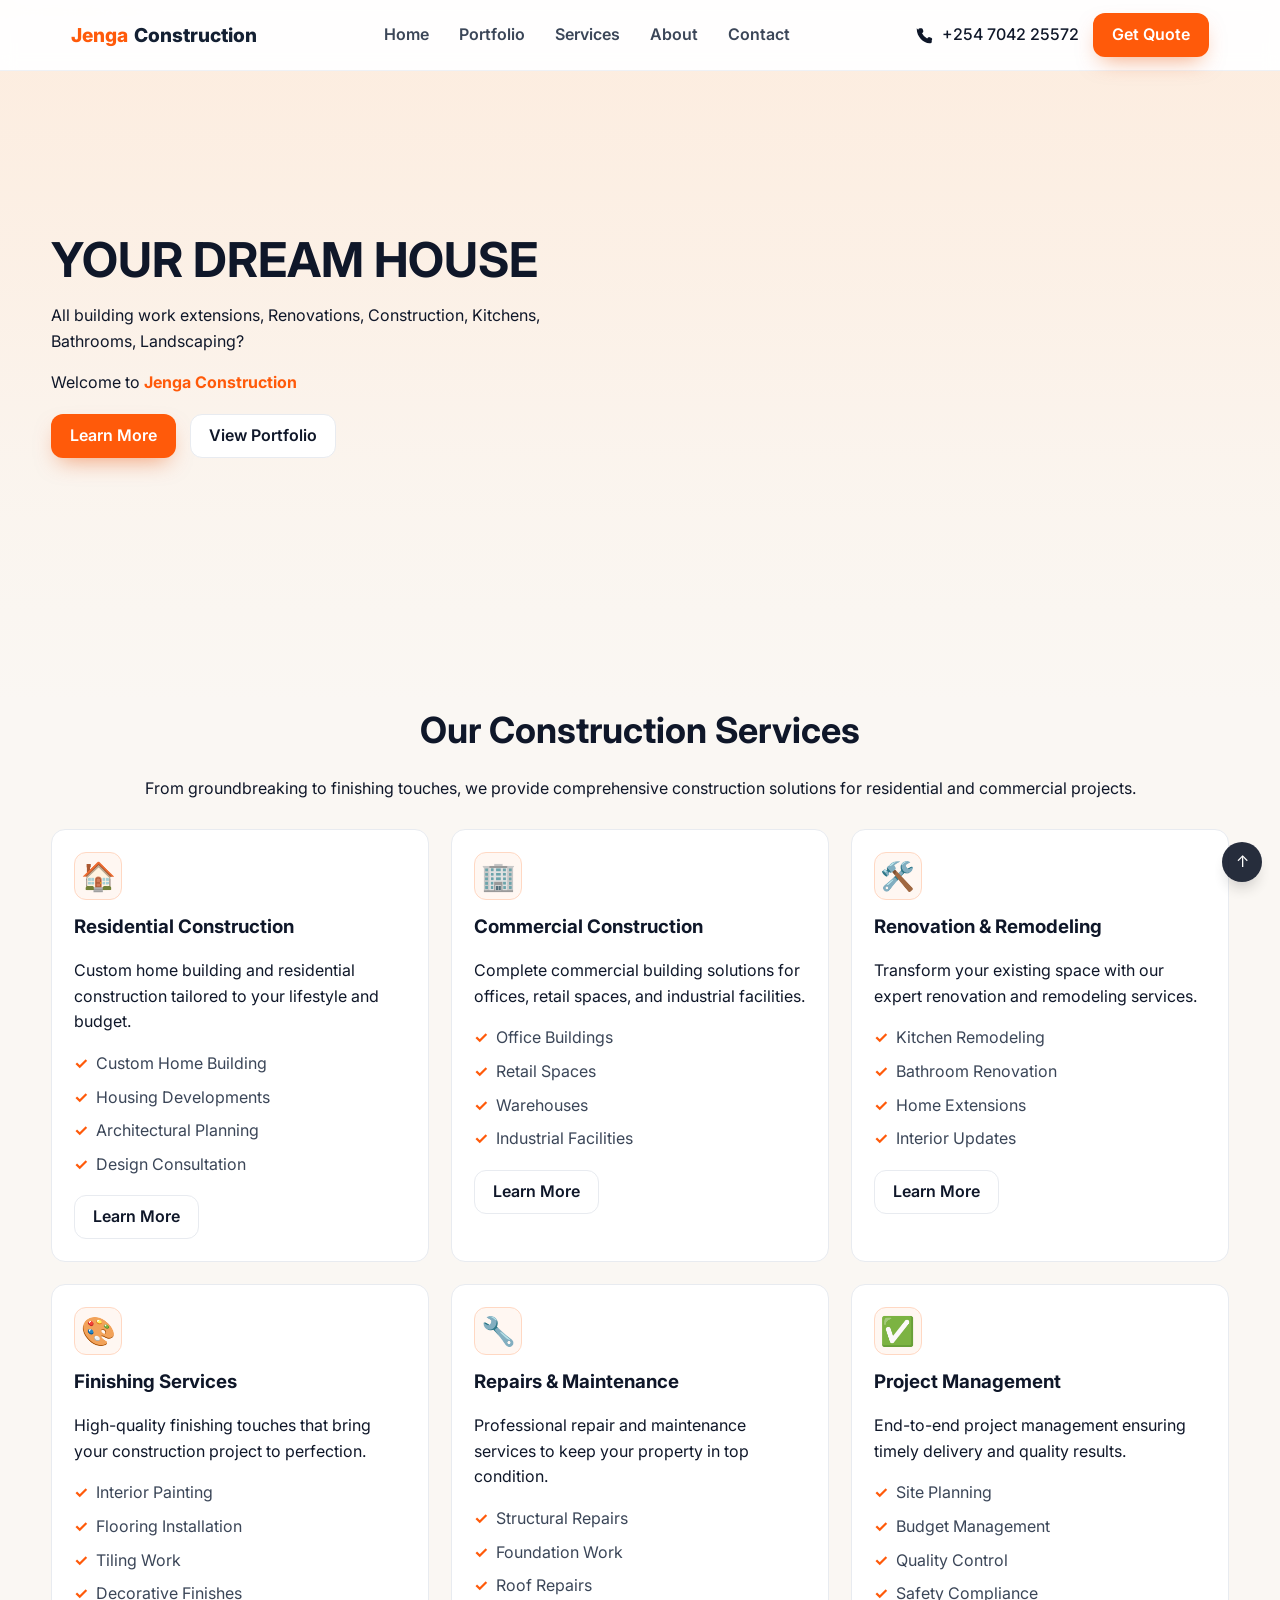
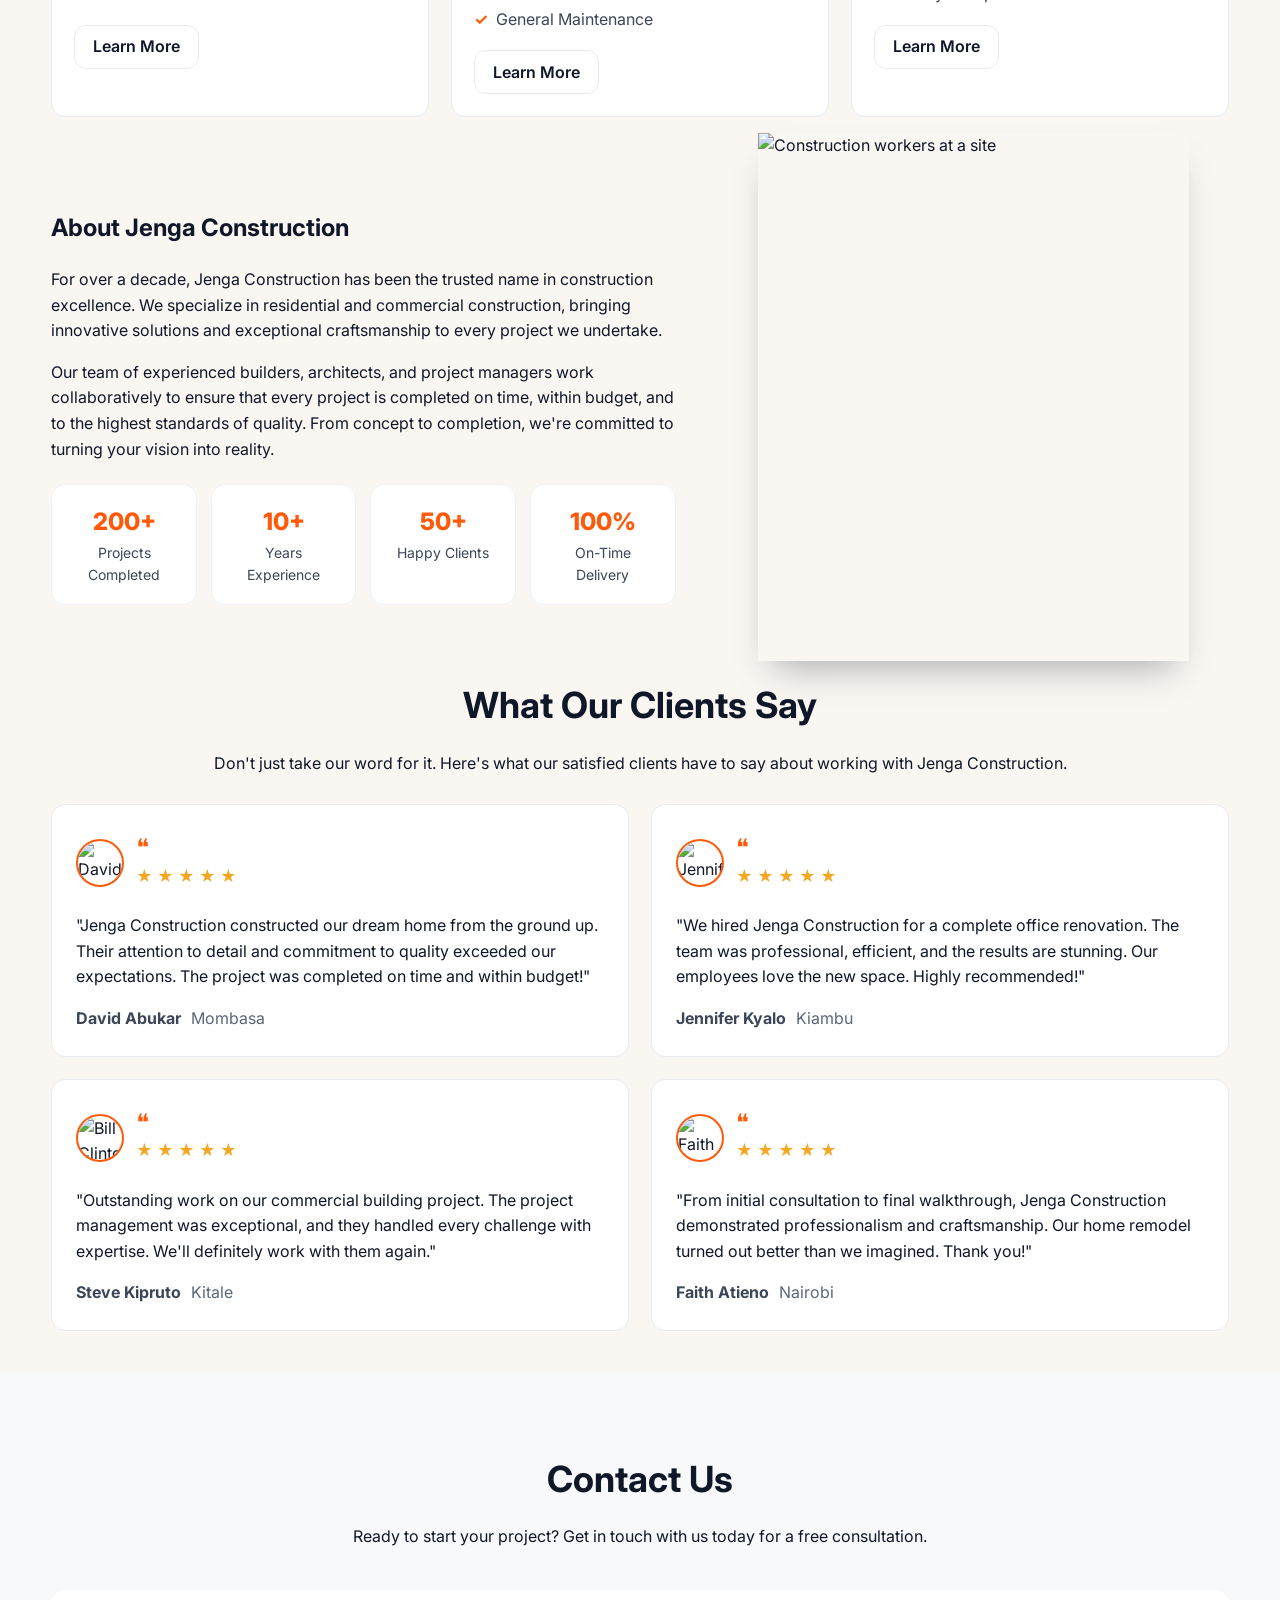
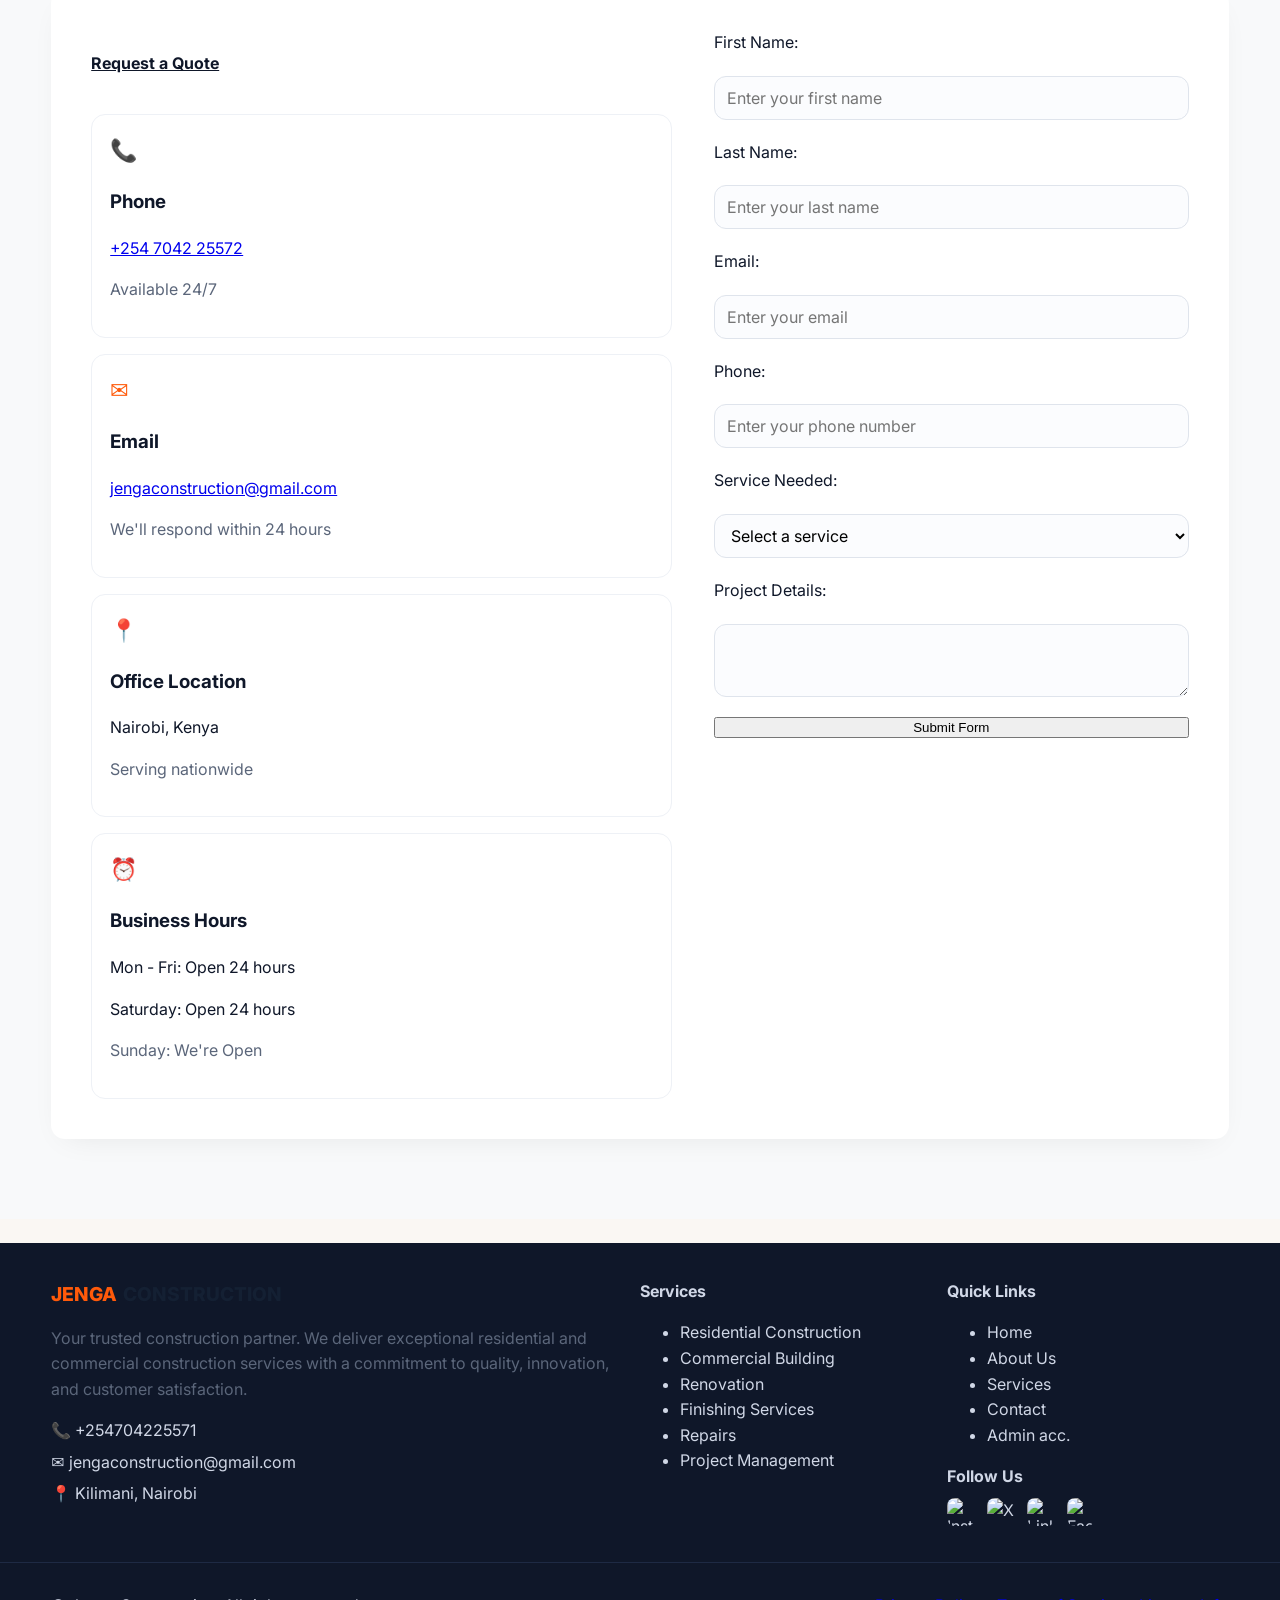
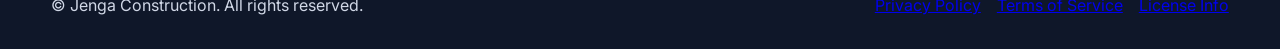
==== index.html @ 4706c4fa "First commit" ====
<!DOCTYPE html>
<html lang="en">
<head>
    <meta charset="UTF-8" />
    <meta name="viewport" content="width=device-width, initial-scale=1" />
    <title>Jenga — Construction & Renovation</title>
    <meta name="description" content="Jenga Construction delivers exceptional residential and commercial construction services with precision, quality, and dedication." />

    <link rel="preconnect" href="https://fonts.googleapis.com" />
    <link rel="preconnect" href="https://fonts.gstatic.com" crossorigin />
    <link href="https://fonts.googleapis.com/css2?family=Inter:wght@300;400;500;600;700;800;900&display=swap" rel="stylesheet" />

    <link rel="stylesheet" href="styles.css" />
    <link rel="icon" type="image/svg+xml" href="data:image/svg+xml,%3Csvg xmlns='http://www.w3.org/2000/svg' viewBox='0 0 48 48'%3E%3Cpath fill='%23ff5a0a' d='M5 26 24 8l19 18v14a2 2 0 0 1-2 2H7a2 2 0 0 1-2-2V26Z'/%3E%3Cpath fill='%23ffffff' d='M18 40V28h12v12z'/%3E%3C/svg%3E" />
</head>
<body>
    <header class="site-header" id="top">
        <div class="container header-inner">
            <a class="brand" href="#top">
                <span class="brand-accent">Jenga</span>
                <span class="brand-rest">Construction</span>
            </a>

            <nav class="nav" aria-label="Primary">
                <button class="nav-toggle" aria-expanded="false" aria-controls="nav-menu" aria-label="Open menu">
                    <span class="bar"></span>
                    <span class="bar"></span>
                    <span class="bar"></span>
                </button>
                <ul id="nav-menu" class="nav-list">
                    <li><a href="#home">Home</a></li>
                    <li><a href="portfolio.html">Portfolio</a></li>
                    <li><a href="#services">Services</a></li>
                    <li><a href="#about">About</a></li>
                    <li><a href="#contact">Contact</a></li>
                </ul>
            </nav>

            <div class="header-cta">
                <a class="phone" href="tel:+254 7042 25572" aria-label="Call us">
                    <svg width="18" height="18" viewBox="0 0 24 24" fill="none" aria-hidden="true"><path d="M3 5a2 2 0 0 1 2-2h2.1a2 2 0 0 1 1.9 1.37l.7 2.1a2 2 0 0 1-.5 2.06l-1.2 1.2a14 14 0 0 0 6.86 6.86l1.2-1.2a2 2 0 0 1 2.06-.5l2.1.7A2 2 0 0 1 21 18.9V21a2 2 0 0 1-2 2h-1C9.82 23 1 14.18 1 4V3Z" fill="currentColor"/></svg>
                    <span>+254 7042 25572</span>
                </a>
                <a class="btn btn-primary" href="#contact">Get Quote</a>
            </div>
        </div>
    </header>

    <main id="home">
        <!-- Hero Slider -->
        <section class="hero hero-slider" aria-label="Highlights">
            <!-- Background image  -->
            <img class="hero-video" src="construct3.jpeg" alt="Construction site" loading="lazy" />
            <div class="hero-overlay">
                <div class="container hero-content">
                    <h1>YOUR DREAM HOUSE</h1>
                    <p>All building work extensions, Renovations, Construction, Kitchens, Bathrooms, Landscaping?</p>
                    <p>Welcome to <strong class="highlight">Jenga Construction</strong></p>
                    <div class="actions">
                        <a href="#contact" class="btn btn-primary">Learn More</a>
                        <a href="portfolio.html" class="btn btn-ghost">View Portfolio</a>
                    </div>
                </div>
            </div>
            
        </section>

        <!-- Services -->
        <section id="services" class="section services">
            <div class="container">
                <header class="section-header center">
                    <h2>Our Construction Services</h2>
                    <p>From groundbreaking to finishing touches, we provide comprehensive construction solutions for residential and commercial projects.</p>
                </header>

                <div class="card-grid">
                    <article class="card service-card">
                        <div class="card-icon">🏠</div>
                        <h3>Residential Construction</h3>
                        <p>Custom home building and residential construction tailored to your lifestyle and budget.</p>
                        <ul class="checklist">
                            <li>Custom Home Building</li>
                            <li>Housing Developments</li>
                            <li>Architectural Planning</li>
                            <li>Design Consultation</li>
                        </ul>
                        <a href="#contact" class="btn btn-ghost">Learn More</a>
                    </article>

                    <article class="card service-card">
                        <div class="card-icon">🏢</div>
                        <h3>Commercial Construction</h3>
                        <p>Complete commercial building solutions for offices, retail spaces, and industrial facilities.</p>
                        <ul class="checklist">
                            <li>Office Buildings</li>
                            <li>Retail Spaces</li>
                            <li>Warehouses</li>
                            <li>Industrial Facilities</li>
                        </ul>
                        <a href="#contact" class="btn btn-ghost">Learn More</a>
                    </article>

                    <article class="card service-card">
                        <div class="card-icon">🛠️</div>
                        <h3>Renovation &amp; Remodeling</h3>
                        <p>Transform your existing space with our expert renovation and remodeling services.</p>
                        <ul class="checklist">
                            <li>Kitchen Remodeling</li>
                            <li>Bathroom Renovation</li>
                            <li>Home Extensions</li>
                            <li>Interior Updates</li>
                        </ul>
                        <a href="#contact" class="btn btn-ghost">Learn More</a>
                    </article>

                    <article class="card service-card">
                        <div class="card-icon">🎨</div>
                        <h3>Finishing Services</h3>
                        <p>High-quality finishing touches that bring your construction project to perfection.</p>
                        <ul class="checklist">
                            <li>Interior Painting</li>
                            <li>Flooring Installation</li>
                            <li>Tiling Work</li>
                            <li>Decorative Finishes</li>
                        </ul>
                        <a href="#contact" class="btn btn-ghost">Learn More</a>
                    </article>

                    <article class="card service-card">
                        <div class="card-icon">🔧</div>
                        <h3>Repairs &amp; Maintenance</h3>
                        <p>Professional repair and maintenance services to keep your property in top condition.</p>
                        <ul class="checklist">
                            <li>Structural Repairs</li>
                            <li>Foundation Work</li>
                            <li>Roof Repairs</li>
                            <li>General Maintenance</li>
                        </ul>
                        <a href="#contact" class="btn btn-ghost">Learn More</a>
                    </article>

                    <article class="card service-card">
                        <div class="card-icon">✅</div>
                        <h3>Project Management</h3>
                        <p>End-to-end project management ensuring timely delivery and quality results.</p>
                        <ul class="checklist">
                            <li>Site Planning</li>
                            <li>Budget Management</li>
                            <li>Quality Control</li>
                            <li>Safety Compliance</li>
                        </ul>
                        <a href="#contact" class="btn btn-ghost">Learn More</a>
                    </article>
                </div>
            </div>
        </section>

        <!-- About -->
        <section id="about" class="section about">
            <div class="container grid-2 about-grid">
                <div class="about-copy">
                    <h2>About Jenga Construction</h2>
                    <p>For over a decade, Jenga Construction has been the trusted name in construction excellence. We specialize in residential and commercial construction, bringing innovative solutions and exceptional craftsmanship to every project we undertake.</p>
                    <p>Our team of experienced builders, architects, and project managers work collaboratively to ensure that every project is completed on time, within budget, and to the highest standards of quality. From concept to completion, we're committed to turning your vision into reality.</p>

                    <div class="stats">
                        <div class="stat">
                            <div class="stat-value">200+</div>
                            <div class="stat-label">Projects Completed</div>
                        </div>
                        <div class="stat">
                            <div class="stat-value">10+</div>
                            <div class="stat-label">Years Experience</div>
                        </div>
                        <div class="stat">
                            <div class="stat-value">50+</div>
                            <div class="stat-label">Happy Clients</div>
                        </div>
                        <div class="stat">
                            <div class="stat-value">100%</div>
                            <div class="stat-label">On-Time Delivery</div>
                        </div>
                    </div>
                </div>
                <div class="about-media">
                    <figure class="media-card shadow-xl">
                        <img class="hero-slider" src="construct1.jpeg" alt="Construction workers at a site" loading="lazy" />
                    </figure>
                </div>
            </div>
        </section>

        <!-- Testimonials -->
        <section class="section testimonials">
            <div class="container">
                <header class="section-header center">
                    <h2>What Our Clients Say</h2>
                    <p>Don't just take our word for it. Here's what our satisfied clients have to say about working with Jenga Construction.</p>
                </header>
                <div class="card-grid testimonial-grid">
                    <article class="card quote">
                        <div class="quote-header">
                            <img src="team-1.jpg" alt="David Jackson" class="profile-pic">
                            <div>
                                <div class="quote-icon">❝</div>
                                <div class="stars" aria-label="5 star rating">★★★★★</div>
                            </div>
                        </div>
                        <p>"Jenga Construction constructed our dream home from the ground up. Their attention to detail and commitment to quality exceeded our expectations. The project was completed on time and within budget!"</p>
                        <footer>
                            <strong>David Abukar</strong>
                            <span class="muted">Mombasa</span>
                        </footer>
                    </article>
                    <article class="card quote">
                        <div class="quote-header">
                            <img src="team-3.jpg" alt="Jennifer Aurora" class="profile-pic">
                            <div>
                                <div class="quote-icon">❝</div>
                                <div class="stars" aria-label="5 star rating">★★★★★</div>
                            </div>
                        </div>
                        <p>"We hired Jenga Construction for a complete office renovation. The team was professional, efficient, and the results are stunning. Our employees love the new space. Highly recommended!"</p>
                        <footer>
                            <strong>Jennifer Kyalo</strong>
                            <span class="muted">Kiambu</span>
                        </footer>
                    </article>
                    <article class="card quote">
                        <div class="quote-header">
                            <img src="Blackc.jpeg" alt="Bill Clinton" class="profile-pic">
                            <div>
                                <div class="quote-icon">❝</div>
                                <div class="stars" aria-label="5 star rating">★★★★★</div>
                            </div>
                        </div>
                        <p>"Outstanding work on our commercial building project. The project management was exceptional, and they handled every challenge with expertise. We'll definitely work with them again."</p>
                        <footer>
                            <strong>Steve Kipruto</strong>
                            <span class="muted">Kitale</span>
                        </footer>
                    </article>
                    <article class="card quote">
                        <div class="quote-header">
                            <img src="team-4.jpg" alt="Faith Lynn" class="profile-pic">
                            <div>
                                <div class="quote-icon">❝</div>
                                <div class="stars" aria-label="5 star rating">★★★★★</div>
                            </div>
                        </div>
                        <p>"From initial consultation to final walkthrough, Jenga Construction demonstrated professionalism and craftsmanship. Our home remodel turned out better than we imagined. Thank you!"</p>
                        <footer>
                            <strong>Faith Atieno</strong>
                            <span class="muted">Nairobi</span>
                        </footer>
                    </article>
                </div>
            </div>
        </section>

        <!-- Contact Section -->
        <section id="contact" class="section contact">
            <div class="container">
                <header class="section-header center">
                    <h2>Contact Us</h2>
                    <p>Ready to start your project? Get in touch with us today for a free consultation.</p>
                </header>
                <div class="grid-2 contact-grid">
                <div class="contact-cards">
                    <h4><u>Request a Quote</u></h4>
                    <article class="info-card">
                        <div class="info-icon">📞</div>
                        <h3>Phone</h3>
                        <p><a href="tel:+254 7042 25572">+254 7042 25572</a></p>
                        <p class="muted">Available 24/7</p>
                    </article>
                    <article class="info-card">
                        <div class="info-icon">✉️</div>
                        <h3>Email</h3>
                        <p><a href="mailto:jengaconstruction@gmail.com">jengaconstruction@gmail.com </a></p>
                        <p class="muted">We'll respond within 24 hours</p>
                    </article>
                    <article class="info-card">
                        <div class="info-icon">📍</div>
                        <h3>Office Location</h3>
                        <p>Nairobi, Kenya</p>
                        <p class="muted">Serving nationwide</p>
                    </article>
                    <article class="info-card">
                        <div class="info-icon">⏰</div>
                        <h3>Business Hours</h3>
                        <p>Mon - Fri: Open 24 hours</p>
                        <p>Saturday: Open 24 hours</p>
                        <p class="muted">Sunday: We're Open</p>
                    </article>
                </div>
                
                <!--<h3>Request a Quote</h3>-->
                <form action="https://api.web3forms.com/submit" method="POST">
                    <input type="hidden" name="access_key" value="fa542512-7385-441a-92b0-bfccae13af34">
                    First Name:<input type="text" name="name" placeholder="Enter your first name" required>
                    Last Name:<input type="text" name="name" placeholder="Enter your last name" required>
                    Email:<input type="email" name="email" placeholder="Enter your email" required>
                    Phone:<input type="tel" name="phone" placeholder="Enter your phone number" required>
                    Service Needed:<select name="service" required>
                        <option value="">Select a service</option>
                        <option value="Landscaping">Landscaping</option>
                        <option value="Kitchens">Kitchens</option>
                        <option value="Bathrooms">Bathrooms</option>
                        <option value="Extensions">Extensions</option>
                        <option value="Interior Design">Interior Design</option>
                        <option value="Exterior Design">Exterior Design</option>
                        <option value="Architectural Design">Architectural Design</option>
                        <option value="Structural Engineering">Structural Engineering</option>
                        <option value="Mechanical Engineering">Mechanical Engineering</option>
                        <option value="Electrical Engineering">Electrical Engineering</option>
                        <option value="Commercial Construction">Commercial Construction</option>
                        <option value="Renovation &amp; Remodeling">Renovation &amp; Remodeling</option>
                        
                    </select>
                    Project Details:<textarea name="message" required></textarea>
                    <button type="submit">Submit Form</button>
                </form>
                   
                    
            </div>
        </section>
    </main>

    
    <a href="#top" class="to-top" aria-label="Back to top">↑</a>

    <script src="script.js" defer></script>
    <script type="module" src="auth.js"></script>
    <script>document.getElementById('year').textContent = new Date().getFullYear()</script>
    
</body>
        <footer class="site-footer">
        <div class="container footer-grid">
            <div>
                <a class="brand" href="#top">
                    <span class="brand-accent">JENGA</span>
                    <span class="brand-rest">CONSTRUCTION</span>
                </a>
                <p class="muted">Your trusted construction partner. We deliver exceptional residential and commercial construction services with a commitment to quality, innovation, and customer satisfaction.</p>
                <ul class="contact-list">
                    <li>📞 <a href="tel:+254704225571">+254704225571</a></li>
                    <li>✉️ <a href="mailto:jengaconstruction@gmail.com">jengaconstruction@gmail.com</a></li>
                    <li>📍 Kilimani, Nairobi</li>
                </ul>
            </div>
            <nav class="footer-col">
                <h4>Services</h4>
                <ul>
                    <li><a href="#services">Residential Construction</a></li>
                    <li><a href="#services">Commercial Building</a></li>
                    <li><a href="#services">Renovation</a></li>
                    <li><a href="#services">Finishing Services</a></li>
                    <li><a href="#services">Repairs</a></li>
                    <li><a href="#services">Project Management</a></li>
                </ul>
            </nav>
            <nav class="footer-col">
                <h4>Quick Links</h4>
                <ul>
                    <li><a href="#home">Home</a></li>
                    <li><a href="#about">About Us</a></li>
                    <li><a href="#services">Services</a></li>
                    <li><a href="#contact">Contact</a></li>
                    <li><a href="Adminlog.html">Admin acc.</a></li>
                    <!--<li><a href="admin.html" >Moderator</a></li>-->  
                </ul>
                <h4>Follow Us</h4>
                <div class="social-links" aria-label="Social media links">
                    <a href="https://instagram.com/" target="_blank" rel="noopener" aria-label="Instagram">
                        <img src="Insta.png" alt="Instagram" width="28" height="28" />
                    </a>
                    <a href="https://twitter.com/" target="_blank" rel="noopener" aria-label="X (Twitter)">
                        <img src="X.png" alt="X (Twitter)" width="28" height="28" />
                    </a>
                    <a href="https://linkedin.com/" target="_blank" rel="noopener" aria-label="LinkedIn">
                        <img src="LinkedIn.png" alt="LinkedIn" width="28" height="28" />
                    </a>
                    <a href="https://facebook.com/" target="_blank" rel="noopener" aria-label="Facebook">
                        <img src="FB.png" alt="Facebook" width="28" height="28" />
                    </a>
                </div>
            </nav>
        </div>
        <div class="footer-bar">
            <div class="container small">
                <p>© <span id="year"></span> Jenga Construction. All rights reserved.</p>
                <nav class="legal">
                    <a href="#">Privacy Policy</a>
                    <a href="#">Terms of Service</a>
                    <a href="#">License Info</a>
                </nav>
            </div>
        </div>
    </footer>

</html>
---- styles.css ----
:root{--bg:#0b0e11;--text:#0f1729;--muted:#5b667a;--surface:#ffffff;--surface-2:#0f1729;--brand:#ff5a0a;--brand-600:#ff6d28;--brand-700:#ea4e00;--ring:0 0 0 4px color-mix(in oklab,var(--brand) 28%, transparent);--radius:14px}
*{box-sizing:border-box}
html,body{margin:0;padding:0}
body{font-family:Inter,system-ui,-apple-system,Segoe UI,Roboto,Arial,Helvetica,sans-serif;color:var(--text);background:#faf7f3;line-height:1.6}

/* Utilities */
.container{width:min(1200px,92%);margin-inline:auto}
.small{width:min(1200px,92%)}
.center{text-align:center}
.muted{color:var(--muted)}
.shadow-xl{box-shadow:0 20px 35px -15px rgba(15,23,41,.35)}
.grid-2{display:grid;grid-template-columns:1.1fr .9fr;gap:42px}
.card{background:var(--surface);border:1px solid #e8ebf0;border-radius:var(--radius);padding:24px}
.btn{display:inline-flex;gap:10px;align-items:center;justify-content:center;height:44px;padding:0 18px;border-radius:12px;border:1px solid transparent;text-decoration:none;font-weight:600}
.btn-primary{background:var(--brand);color:#fff;box-shadow:0 10px 22px -8px rgba(234,78,0,.5)}
.btn-primary:hover{background:var(--brand-700)}
.btn-ghost{background:#fff;color:var(--text);border-color:#e8ebf0}
.btn-ghost:hover{border-color:#d9dde5}
.btn:focus-visible{outline:none;box-shadow:var(--ring)}
.full{grid-column:1/-1}

/* Header */
.site-header {
    position: fixed;
    top: 0;
    left: 0;
    right: 0;
    z-index: 1000;
    background: rgba(255, 255, 255, 0.95);
    backdrop-filter: blur(8px);
    border-bottom: 1px solid #eef1f6;
    transition: all 0.3s ease;
}
.site-header.elevated {
    box-shadow: 0 4px 20px rgba(0, 0, 0, 0.1);
}
.header-inner {
    display: flex;
    align-items: center;
    justify-content: space-between;
    height: 70px;
    padding: 0 20px;
}
.brand {
    display: inline-flex;
    gap: 6px;
    align-items: center;
    font-weight: 800;
    text-decoration: none;
    font-size: 1.2rem;
}
.brand-accent { color: var(--brand); }
.brand-rest { color: #142033; }
.nav-list {
    display: flex;
    gap: 30px;
    list-style: none;
    margin: 0;
    padding: 0;
}
.nav-list a {
    color: #3b4658;
    text-decoration: none;
    font-weight: 600;
    font-size: 1rem;
    padding: 8px 0;
    position: relative;
}
.nav-list a:hover {
    color: var(--brand);
}
.nav-list a::after {
    content: '';
    position: absolute;
    bottom: 0;
    left: 0;
    width: 100%;
    height: 2px;
    background: var(--brand);
    transform: scaleX(0);
    transition: transform 0.3s ease;
}
.nav-list a:hover::after {
    transform: scaleX(1);
}
.header-cta {
    display: flex;
    gap: 14px;
    align-items: center;
}
.header-cta .phone {
    display: flex;
    gap: 8px;
    align-items: center;
    color: #0f1729;
    text-decoration: none;
    font-weight: 500;
}
.nav-toggle {
    display: none;
    flex-direction: column;
    gap: 4px;
    background: transparent;
    border: 0;
    padding: 8px;
    cursor: pointer;
    z-index: 1001;
}
.nav-toggle .bar {
    width: 24px;
    height: 2px;
    background: #0f1729;
    border-radius: 2px;
    transition: 0.3s ease;
}

/* Hero */
.hero{position:relative}
.hero h1{font-size:clamp(32px,5vw,48px);line-height:1.15;margin:0 0 12px}
.highlight{color:var(--brand)}
.hero p{max-width:56ch}
.hero .actions{display:flex;gap:14px;margin:18px 0 12px}
.pillars{display:grid;grid-template-columns:repeat(3,minmax(0,1fr));gap:18px;list-style:none;padding:0;margin:26px 0 0}
.pillars li{display:flex;gap:10px;align-items:center;color:#1f2a3d}
.icon-circle{display:inline-grid;place-items:center;width:36px;height:36px;border-radius:50%;background:#fff;border:1px solid #e8ebf0}
.hero-media .media-card{overflow:hidden;border-radius:20px}
.hero-media img{width:100%;height:100%;object-fit:cover;display:block}

/* Hero slider */
.hero-slider{height:min(78vh,720px);min-height:520px;overflow:hidden}
.hero-video{position:absolute;inset:0;width:100%;height:100%;object-fit:cover;z-index:0;filter:brightness(.8)}
.hero-slider .slides{display:none}
.hero-overlay{position:relative;z-index:2;display:grid;align-items:center;height:100%;background:linear-gradient(180deg,rgba(253,235,220,.9),rgba(253,235,220,.55) 40%,rgba(253,235,220,.2) 70%,transparent)}
.hero-content{padding:56px 0}
/* legacy slider controls hidden when using video */
.

/* Services */
.section{padding:68px 0}
.section-header h2{font-size:clamp(26px,3.6vw,36px);margin:0 0 10px}
.card-grid{display:grid;grid-template-columns:repeat(3,minmax(0,1fr));gap:22px;margin-top:28px}
.service-card{padding:22px}
.service-card .card-icon{font-size:28px;color:var(--brand);width:48px;height:48px;display:grid;place-items:center;border:1.5px solid #ffd8c3;border-radius:12px;background:#fff7f2}
.service-card h3{margin:12px 0}
.checklist{list-style:none;padding:0;margin:12px 0 18px;color:#3b4658}
.checklist li{position:relative;padding-left:22px;margin:8px 0}
.checklist li:before{content:"✓";position:absolute;left:0;top:0;color:var(--brand);font-weight:700}

/* About */
.about-grid{align-items:center}
.stats{display:grid;grid-template-columns:repeat(4,minmax(0,1fr));gap:14px;margin-top:22px}
.stat{background:#fff;border:1px solid #eef1f6;border-radius:14px;padding:18px;text-align:center}
.stat-value{color:var(--brand);font-weight:800;font-size:24px}
.stat-label{color:#3b4658;font-size:14px}

/* Testimonials */
.testimonial-grid{grid-template-columns:repeat(2,minmax(0,1fr))}
.quote{position:relative}
.quote .quote-icon{color:var(--brand);font-size:24px}
.stars{color:#f5a623;letter-spacing:4px;margin:-4px 0 8px}
.quote footer{display:flex;gap:10px;align-items:center;color:#3b4658;margin-top:10px}

/* Contact */
.contact-grid{align-items:flex-start}
.contact-cards{display:grid;grid-template-columns:1fr;gap:16px}
.info-card{background:#fff;border:1px solid #eef1f6;border-radius:14px;padding:18px}
.info-card:hover{box-shadow:0 18px 26px -20px rgba(15,23,41,.45)}
.info-icon{color:var(--brand);font-size:22px}
.quote-form h3{margin:0 0 6px}
.form-grid{display:grid;grid-template-columns:repeat(2,minmax(0,1fr));gap:14px}
.form-grid label{display:grid;gap:6px;font-size:14px}
input,select,textarea{width:100%;height:44px;padding:10px 12px;border:1px solid #dfe4ec;border-radius:12px;background:#fbfcfe;font:inherit}
textarea{height:auto;resize:vertical}
input:focus,select:focus,textarea:focus{outline:none;box-shadow:var(--ring);border-color:#ffcfb2}

/* Footer */
.site-footer{background:#0f1729;color:#d0d7e6;margin-top:24px}
.footer-grid{display:grid;grid-template-columns:2fr 1fr 1fr;gap:26px;padding:36px 0}
.footer-grid a{color:#d0d7e6;text-decoration:none}
.footer-grid a:hover{color:#fff}
.contact-list{list-style:none;padding:0;margin:12px 0 0}
.contact-list li{margin:6px 0}
.footer-col h4{margin:0 0 8px}
.socials{font-size:20px}
.social-links{display:flex;gap:12px;align-items:center}
.social-links img{display:block;width:28px;height:28px;border-radius:8px;transition:transform .2s ease, box-shadow .2s ease}
.social-links a:hover img{transform:translateY(-2px) scale(1.06);box-shadow:0 10px 18px -10px rgba(0,0,0,.5)}
.footer-bar{border-top:1px solid #1e2a44}
.footer-bar .container{display:flex;align-items:center;justify-content:space-between;padding:14px 0}
.legal{display:flex;gap:16px}

/* Back to top */
.to-top{position:fixed;right:18px;bottom:18px;width:40px;height:40px;display:grid;place-items:center;background:#0f1729;color:#fff;border-radius:50%;text-decoration:none;box-shadow:0 10px 18px -8px rgba(0,0,0,.35);opacity:.9}
.to-top:hover{opacity:1}

/* Contact section */
.contact {
    background: #f8f9fa;
    margin-top: 40px;
    padding: 80px 0;
}

.contact .section-header {
    margin-bottom: 40px;
}

.contact-grid {
    background: #fff;
    border-radius: var(--radius);
    box-shadow: 0 10px 30px -15px rgba(0,0,0,0.1);
    padding: 40px;
    margin-top: 20px;
}

.contact form {
    display: grid;
    gap: 20px;
}

.contact .info-card {
    transition: transform 0.3s ease;
}

.contact .info-card:hover {
    transform: translateY(-5px);
}

/* Gallery */
.gallery{display:grid;grid-template-columns:repeat(3,minmax(0,1fr));gap:12px}
.gallery .g-item{position:relative;display:block;border-radius:14px;overflow:hidden;background:#eaeef6}
.gallery img{width:100%;height:260px;object-fit:cover;display:block;transition:transform .35s ease}
.gallery .g-item:focus-visible{outline:none;box-shadow:var(--ring)}
.gallery .g-item:hover img{transform:scale(1.05)}

/* Lightbox */
.lightbox{position:fixed;inset:0;background:rgba(10,14,20,.85);display:none;align-items:center;justify-content:center;gap:10px;z-index:100}
.lightbox.open{display:flex}
.lb-figure{max-width:min(92vw,1100px);max-height:86vh;margin:0;position:relative}
.lb-image{max-width:100%;max-height:86vh;border-radius:16px;box-shadow:0 30px 60px -30px rgba(0,0,0,.6);display:block}
.lb-caption{text-align:center;color:#e9eef7;margin-top:8px}
.lb-prev,.lb-next,.lb-close{position:absolute;background:rgba(255,255,255,.1);backdrop-filter:blur(6px);color:#fff;border:1px solid rgba(255,255,255,.25);width:44px;height:44px;border-radius:50%;display:grid;place-items:center;cursor:pointer}
.lb-close{top:14px;right:14px}
.lb-prev{left:14px}
.lb-next{right:14px}
.lb-prev:hover,.lb-next:hover,.lb-close:hover{background:rgba(255,255,255,.18)}

/* Testimonial profile pictures */
.quote-header {
    display: flex;
    align-items: center;
    gap: 12px;
    margin-bottom: 14px;
}

.profile-pic {
    width: 48px;
    height: 48px;
    border-radius: 50%;
    object-fit: cover;
    border: 2px solid var(--brand);
}

.quote .quote-icon {
    color: var(--brand);
    font-size: 24px;
    margin-right: 8px;
}

/* Responsive */
@media (max-width: 1040px){
  .grid-2{grid-template-columns:1fr}
  .card-grid{grid-template-columns:repeat(2,minmax(0,1fr))}
  .stats{grid-template-columns:repeat(2,minmax(0,1fr))}
  .footer-grid{grid-template-columns:1fr 1fr}
  .gallery{grid-template-columns:repeat(2,minmax(0,1fr))}
}

@media (max-width: 760px) {
    body { padding-top: 60px; }
    
    .header-inner {
        height: 60px;
        padding: 0 16px;
    }
    
    .nav-toggle {
        display: flex;
        position: relative;
        z-index: 1001;
    }
    
    .nav-list {
        position: fixed;
        top: 60px;
        left: 0;
        right: 0;
        background: rgba(255, 255, 255, 0.98);
        backdrop-filter: blur(10px);
        border-bottom: 1px solid #eef1f6;
        flex-direction: column;
        gap: 0;
        padding: 20px;
        transform: translateY(-100%);
        transition: transform 0.3s ease;
        box-shadow: 0 4px 20px rgba(0, 0, 0, 0.1);
    }
    
    .nav-list.open {
        transform: translateY(0);
    }
    
    .nav-list li {
        padding: 12px 0;
        border-bottom: 1px solid #eef1f6;
    }
    
    .nav-list li:last-child {
        border-bottom: none;
    }
    
    .nav-list a {
        display: block;
        font-size: 1.1rem;
    }
    
    .header-cta {
        display: none;
    }
    
    /* Show phone number in mobile menu */
    .nav-list .mobile-phone {
        display: block;
        padding: 15px 0;
        text-align: center;
        background: #f8f9fa;
        margin-top: 10px;
        border-radius: 8px;
    }
    
    .pillars { grid-template-columns: 1fr; }
    .card-grid { grid-template-columns: 1fr; }
    .testimonial-grid { grid-template-columns: 1fr; }
    .form-grid { grid-template-columns: 1fr; }
    .footer-grid { grid-template-columns: 1fr; }
    .gallery { grid-template-columns: 1fr; }
    
    /* Contact section mobile improvements */
    .contact-grid {
        grid-template-columns: 1fr;
        gap: 30px;
    }
    
    .contact-cards {
        order: 2;
    }
    
    form {
        order: 1;
    }
}
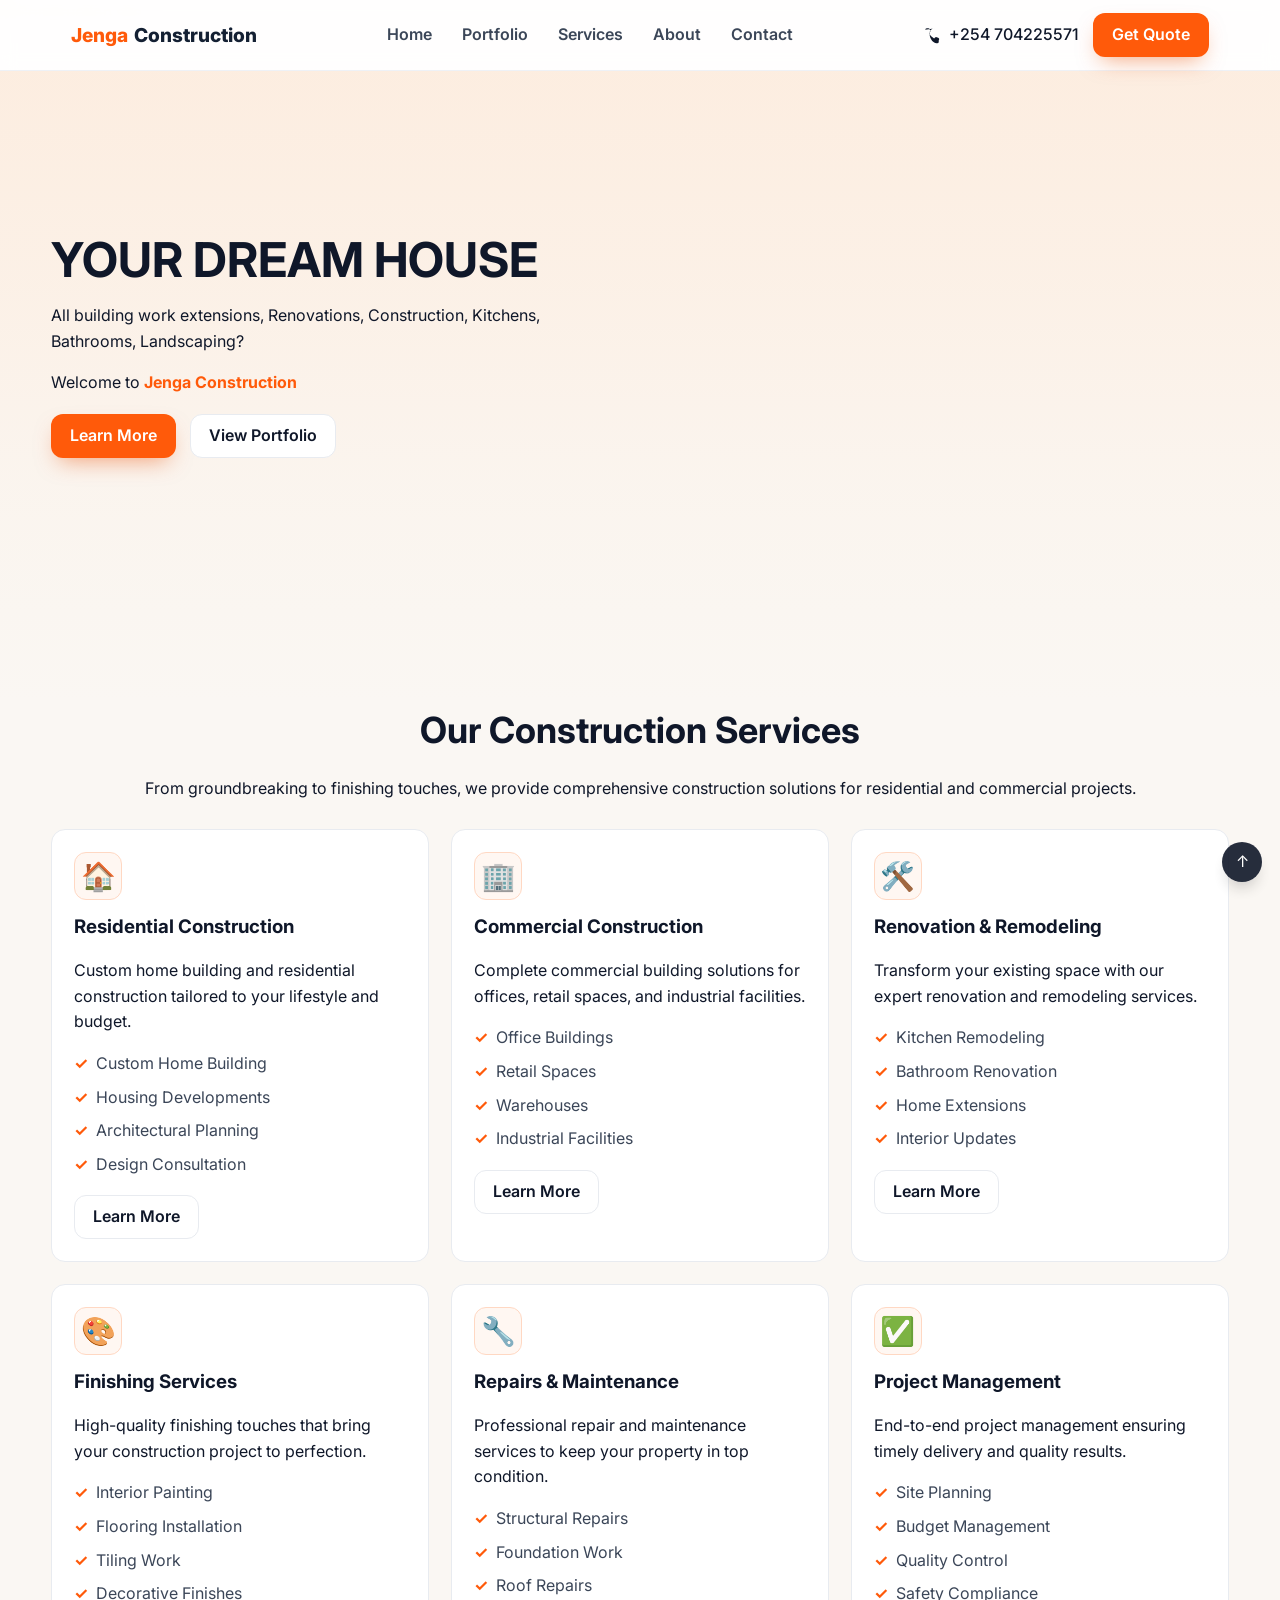
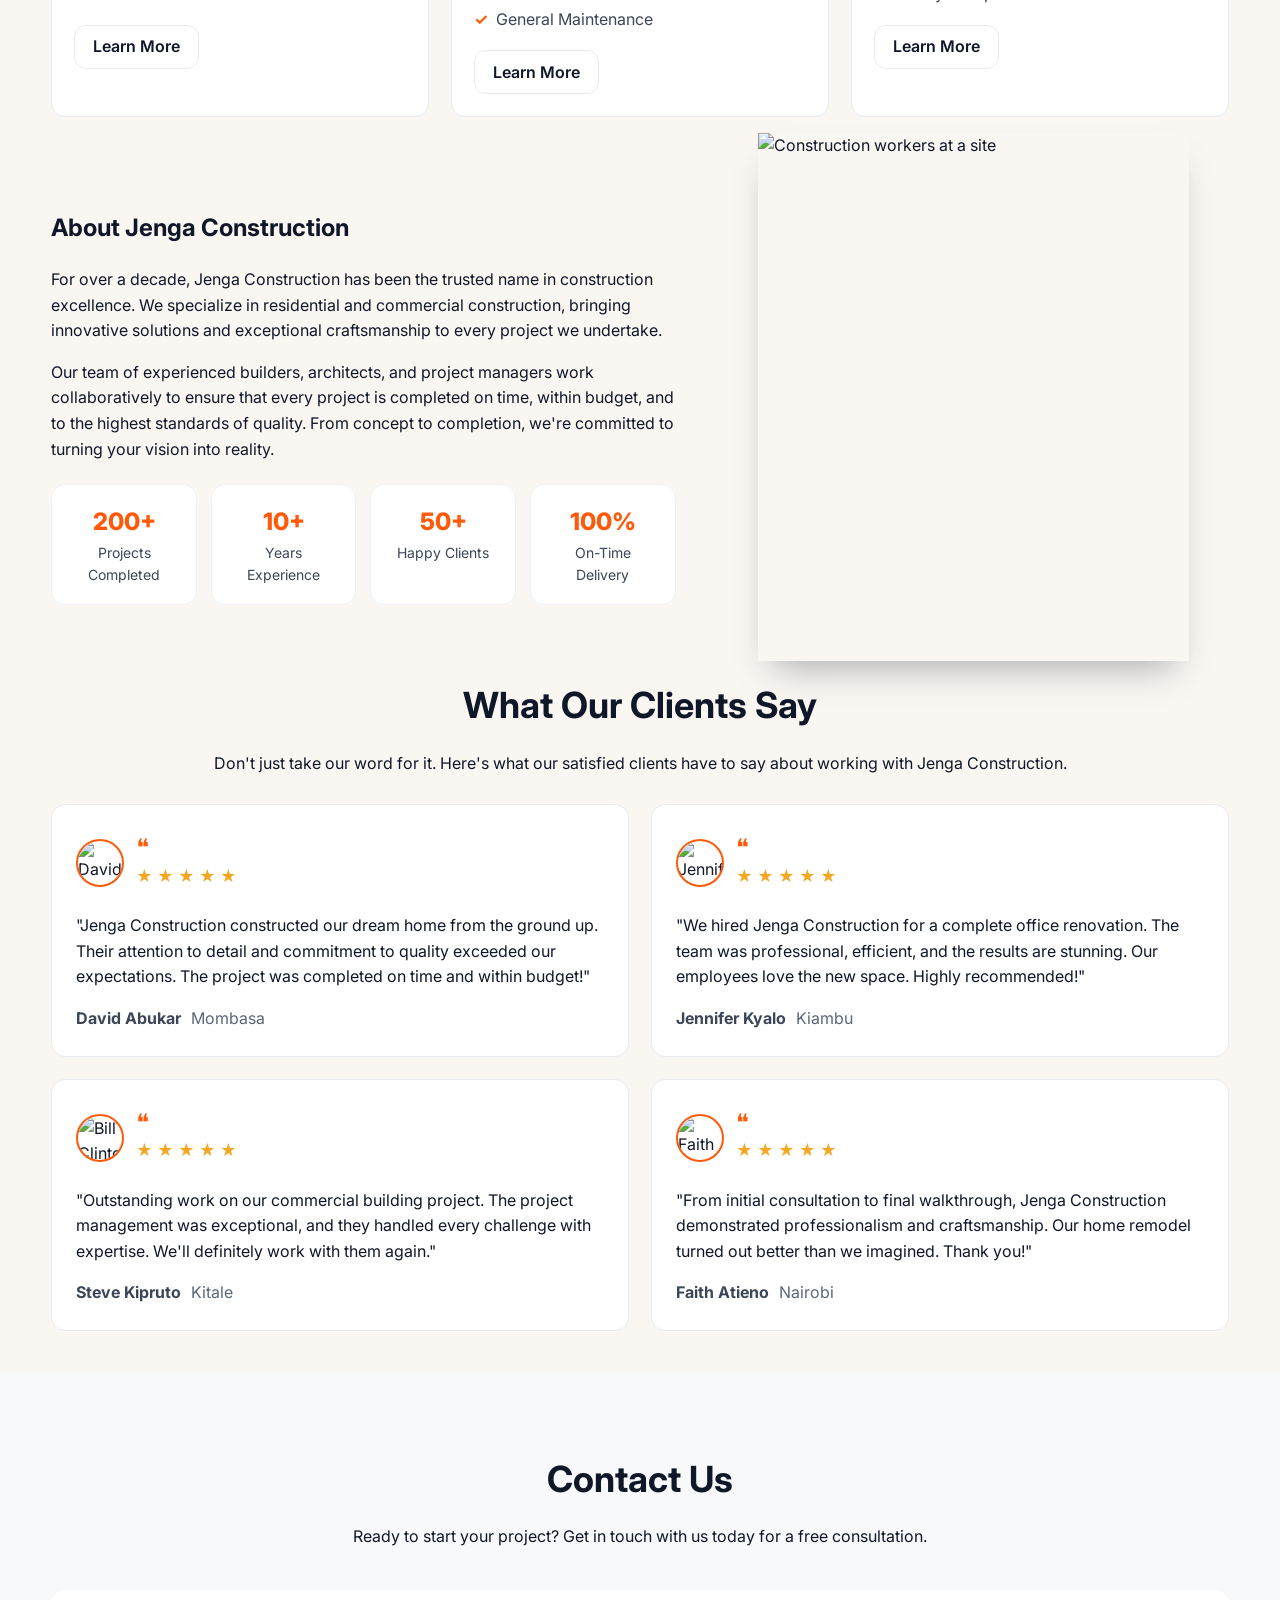
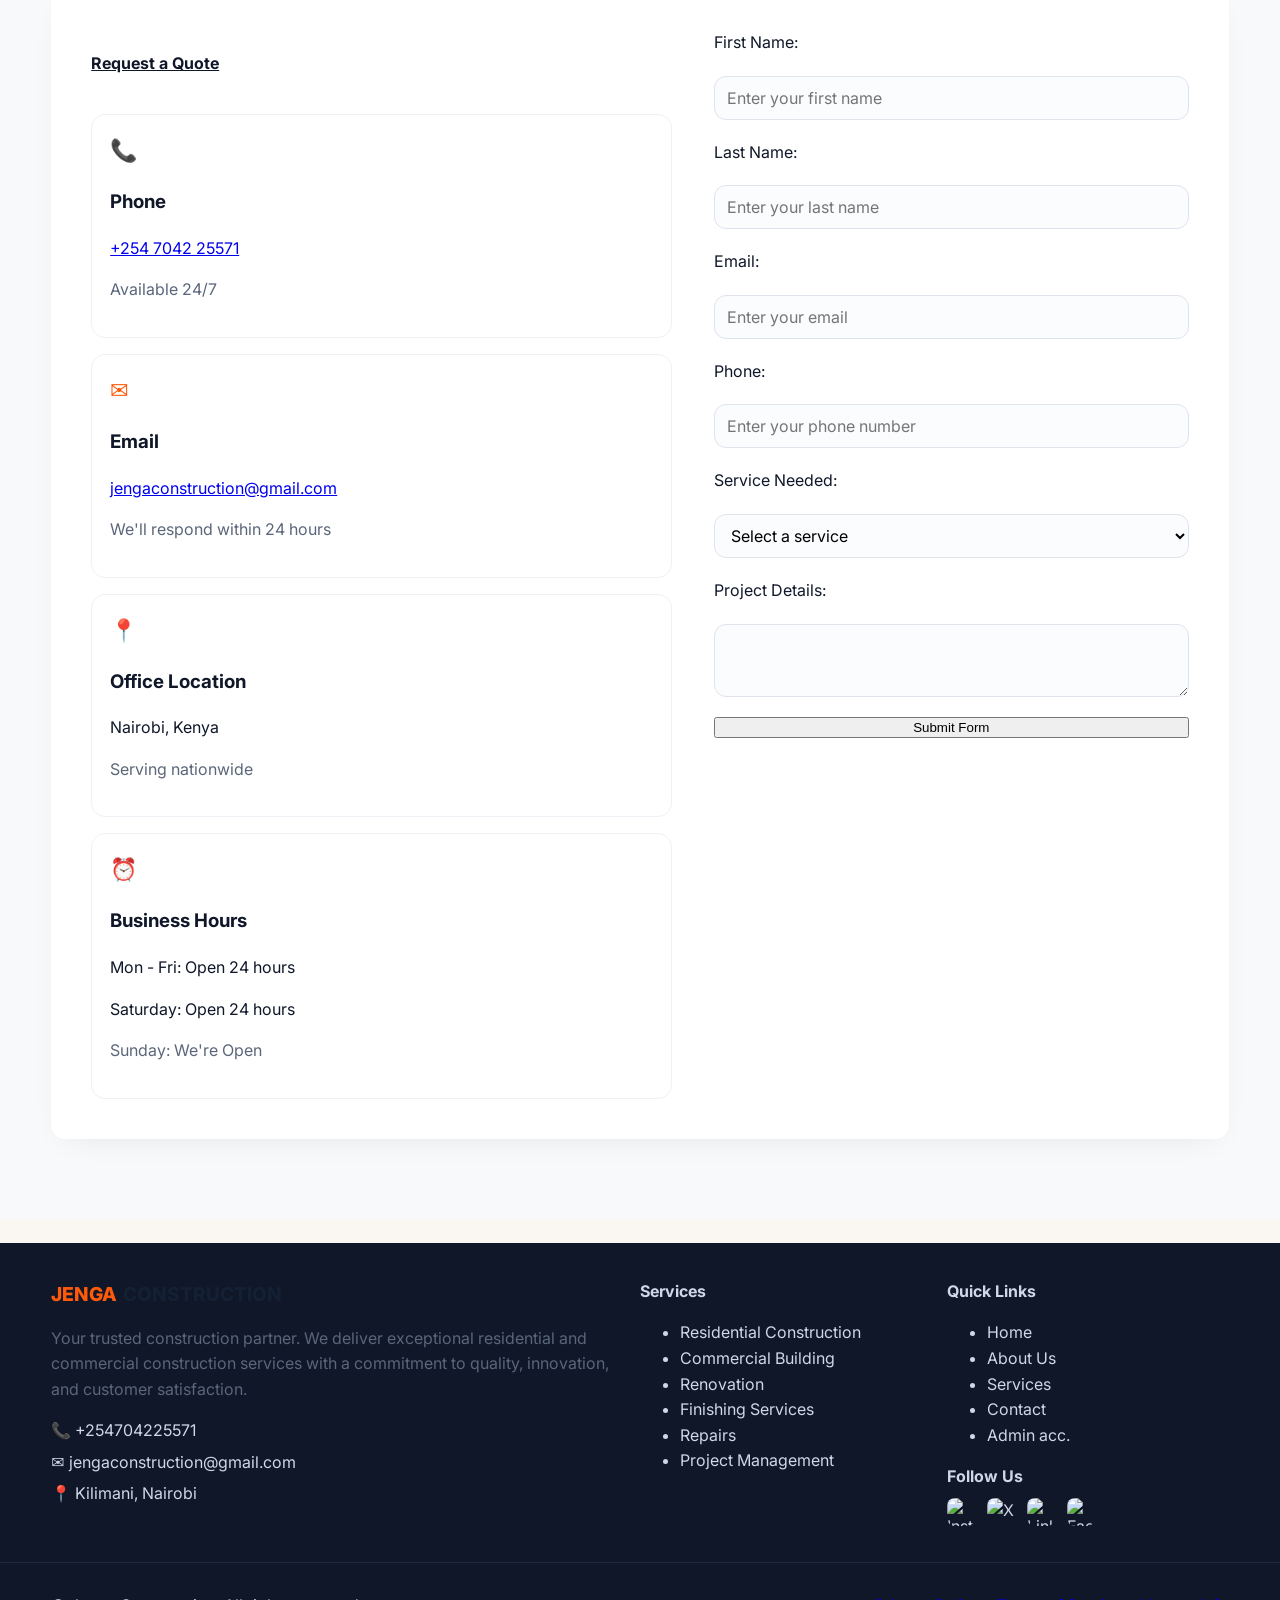
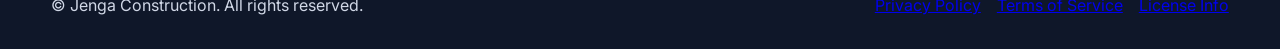
==== commit d4305706: "index" ====
--- a/index.html
+++ b/index.html
@@ -37,9 +37,9 @@
             </nav>
 
             <div class="header-cta">
-                <a class="phone" href="tel:+254 7042 25572" aria-label="Call us">
-                    <svg width="18" height="18" viewBox="0 0 24 24" fill="none" aria-hidden="true"><path d="M3 5a2 2 0 0 1 2-2h2.1a2 2 0 0 1 1.9 1.37l.7 2.1a2 2 0 0 1-.5 2.06l-1.2 1.2a14 14 0 0 0 6.86 6.86l1.2-1.2a2 2 0 0 1 2.06-.5l2.1.7A2 2 0 0 1 21 18.9V21a2 2 0 0 1-2 2h-1C9.82 23 1 14.18 1 4V3Z" fill="currentColor"/></svg>
-                    <span>+254 7042 25572</span>
+                <a class="phone" href="tel:+254 7042 25571" aria-label="Call us">
+                    <svg width="18" height="18" viewBox="0 0 24 24" fill="none" aria-hidden="true"><path d="M3 5a2 2 0 0 1 2-2h2.1a2 2 0 0 1 1.9 1.37l.7 2.1a2 2 0 0 1-.5 2.06l-1.2 1.2a14 14 0 0 0 6.86 6.86l1.2-1.2a2 2 0 0 1 2.06-.5l2.1.7A2 2 0 0 1 21 18.9V21a2 2 0 0 1-2 2h-1C9.82 23 3 3 16.18 3 9V8Z" fill="currentColor"/></svg>
+                    <span>+254 704225571</span>
                 </a>
                 <a class="btn btn-primary" href="#contact">Get Quote</a>
             </div>
@@ -271,7 +271,7 @@
                     <article class="info-card">
                         <div class="info-icon">📞</div>
                         <h3>Phone</h3>
-                        <p><a href="tel:+254 7042 25572">+254 7042 25572</a></p>
+                        <p><a href="tel:+254 7042 25571">+254 7042 25571</a></p>
                         <p class="muted">Available 24/7</p>
                     </article>
                     <article class="info-card">
